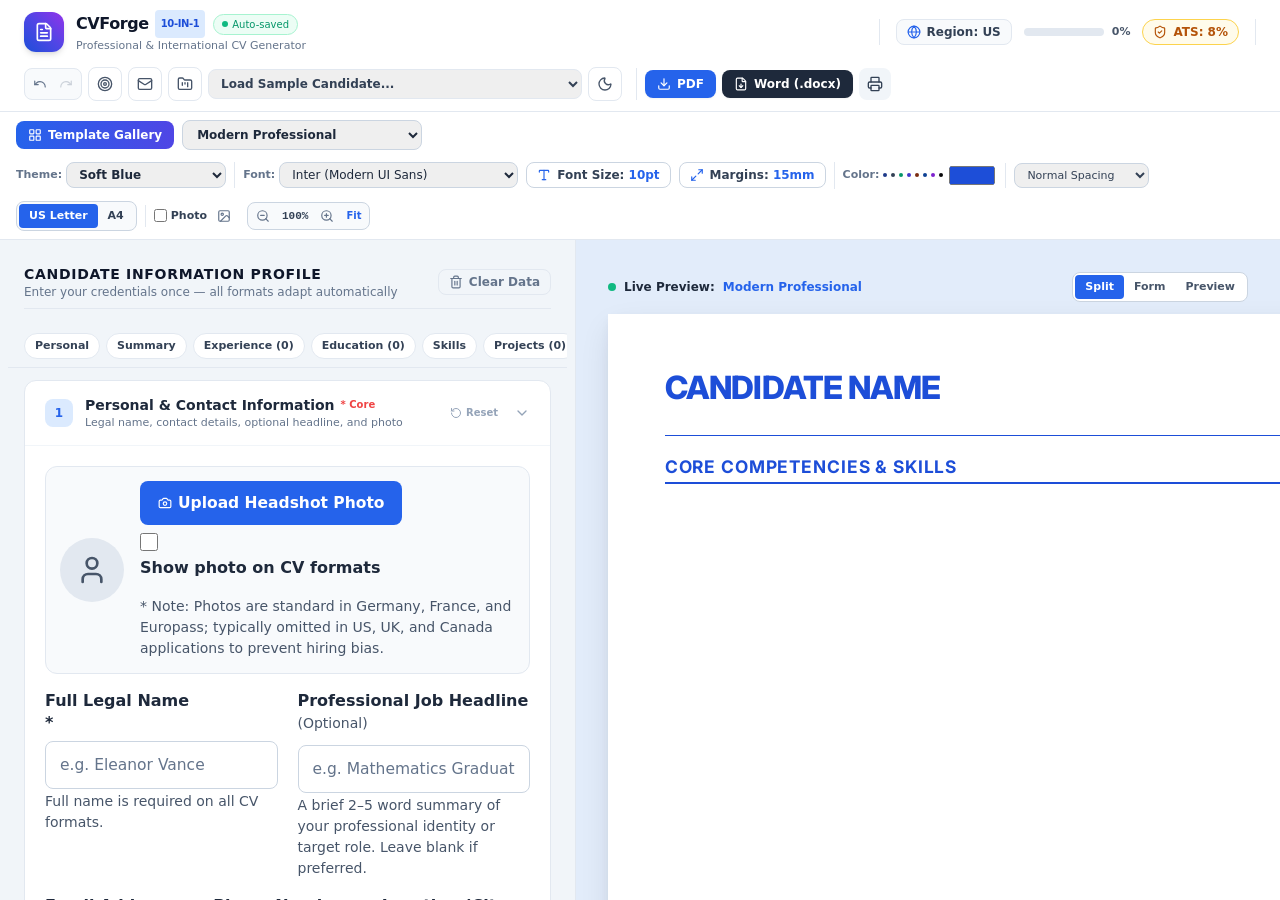
==== index.html @ 13b52fd9 "Initial release: CVForge 10-in-1 Professional CV Generator for Android and Desktop" ====
<!DOCTYPE html>
<html lang="en" class="h-full">
<head>
  <meta charset="UTF-8">
  <meta name="viewport" content="width=device-width, initial-scale=1.0">
  <title>CVForge – 10-in-1 CV Generator | Professional & ATS Optimized</title>
  
  <link rel="icon" type="image/x-icon" href="favicon.ico">
  <link rel="icon" type="image/svg+xml" href="assets/icons/icon.svg">
  <link rel="apple-touch-icon" href="assets/icons/icon-192.png">
  <link rel="manifest" href="manifest.json">
  <meta name="theme-color" content="#1e3a8a">
  
  <!-- Vendored Libraries (100% Offline Capable) -->
  <script src="assets/js/vendor/tailwind.min.js"></script>
  <script>
    tailwind.config = {
      darkMode: 'class',
      theme: {
        extend: {
          colors: {
            brand: {
              50: '#eff6ff',
              100: '#dbeafe',
              500: '#3b82f6',
              600: '#2563eb',
              700: '#1d4ed8',
              800: '#1e40af',
              900: '#1e3a8a',
            }
          }
        }
      }
    }
  </script>
  <script src="assets/js/vendor/lucide.min.js"></script>
  <script src="assets/js/vendor/html2pdf.bundle.min.js"></script>
  <script src="assets/js/vendor/docx.min.js"></script>

  <!-- Google Fonts & Custom CSS -->
  <link rel="preconnect" href="https://fonts.googleapis.com">
  <link rel="preconnect" href="https://fonts.gstatic.com" crossorigin>
  <link href="https://fonts.googleapis.com/css2?family=IBM+Plex+Sans:ital,wght@0,300;0,400;0,500;0,600;0,700;1,400;1,700&family=IBM+Plex+Serif:ital,wght@0,400;0,500;0,600;0,700;1,400;1,700&family=Inter:ital,wght@0,300;0,400;0,500;0,600;0,700;0,800;1,400;1,700&family=Lato:ital,wght@0,300;0,400;0,700;1,400;1,700&family=Merriweather:ital,wght@0,300;0,400;0,700;1,400;1,700&family=Montserrat:ital,wght@0,300;0,400;0,500;0,600;0,700;1,400;1,700&family=Open+Sans:ital,wght@0,300;0,400;0,600;0,700;1,400;1,700&family=Playfair+Display:ital,wght@0,400;0,600;0,700;1,400;1,700&family=Poppins:ital,wght@0,300;0,400;0,500;0,600;0,700;1,400;1,700&family=Roboto:ital,wght@0,300;0,400;0,500;0,700;1,400;1,700&family=Source+Sans+3:ital,wght@0,300;0,400;0,600;0,700;1,400;1,700&display=swap" rel="stylesheet">
  <link rel="stylesheet" href="assets/css/styles.css">
  <link rel="stylesheet" href="assets/css/templates.css">
</head>
<body class="h-full bg-slate-100 dark:bg-slate-950 text-slate-800 dark:text-slate-100 flex flex-col font-sans transition-colors duration-200">

  <!-- Master Application Header -->
  <header id="app-header" class="bg-white dark:bg-slate-900 border-b border-slate-200 dark:border-slate-800 shrink-0 z-30 shadow-xs">
    <div class="px-4 sm:px-6 py-2.5 flex flex-wrap items-center justify-between gap-3">
      
      <!-- Group 1: Logo & Brand Status -->
      <div class="flex items-center gap-3">
        <div class="w-10 h-10 rounded-xl bg-gradient-to-tr from-blue-700 via-indigo-600 to-purple-600 flex items-center justify-center text-white shadow-md">
          <i data-lucide="file-text" class="w-5 h-5"></i>
        </div>
        <div>
          <div class="flex items-center gap-2">
            <h1 class="text-base font-extrabold tracking-tight text-slate-900 dark:text-white flex items-center gap-1.5">
              <span>CVForge</span>
              <span class="text-[10px] uppercase font-black px-1.5 py-0.5 rounded bg-blue-100 dark:bg-blue-900/50 text-blue-700 dark:text-blue-300">10-in-1</span>
            </h1>
            <span id="header-save-indicator" class="text-[10px] font-medium text-emerald-600 dark:text-emerald-400 bg-emerald-50 dark:bg-emerald-950/40 px-2 py-0.5 rounded-full border border-emerald-200 dark:border-emerald-900/50 flex items-center gap-1">
              <span class="w-1.5 h-1.5 rounded-full bg-emerald-500"></span>
              Auto-saved
            </span>
          </div>
          <p class="text-[11px] text-slate-500 font-medium">Professional & International CV Generator</p>
        </div>
      </div>

      <!-- Group 2: Intelligence & Status (ATS Score, Region, Completeness) -->
      <div class="hidden md:flex items-center gap-3 border-x border-slate-200 dark:border-slate-800 px-4">
        
        <!-- Region Badge -->
        <button type="button" id="btn-open-country" class="flex items-center gap-1.5 px-2.5 py-1 rounded-lg border border-slate-200 dark:border-slate-800 bg-slate-50 dark:bg-slate-800/60 hover:bg-slate-100 dark:hover:bg-slate-800 transition text-xs font-semibold text-slate-700 dark:text-slate-200" title="Switch target country conventions (US, CA, UK, DE, FR, AU, EU)">
          <i data-lucide="globe" class="w-3.5 h-3.5 text-blue-600"></i>
          <span>Region: <strong id="header-country-badge">US</strong></span>
        </button>

        <!-- Profile Completeness Indicator -->
        <div class="flex items-center gap-2" title="Resume completeness rating">
          <div class="w-20 bg-slate-200 dark:bg-slate-700 h-2 rounded-full overflow-hidden">
            <div id="header-completeness-bar" class="bg-blue-600 h-full rounded-full transition-all duration-300" style="width: 80%"></div>
          </div>
          <span id="header-completeness-text" class="text-[11px] font-bold text-slate-600 dark:text-slate-400">80%</span>
        </div>

        <!-- ATS Heuristic Score Pill -->
        <button type="button" id="btn-open-ats" class="text-xs font-bold px-2.5 py-1 rounded-full border transition flex items-center gap-1.5 cursor-pointer hover:scale-105" title="Click to view full ATS Compatibility Report & rule-based suggestions">
          <i data-lucide="shield-check" class="w-3.5 h-3.5"></i>
          <span id="header-ats-score">ATS: 92%</span>
        </button>
      </div>

      <!-- Group 3: Assistant Modals & Profile Tools -->
      <div class="flex items-center gap-1.5">
        
        <!-- Undo & Redo -->
        <div class="inline-flex rounded-lg border border-slate-200 dark:border-slate-800 bg-slate-50 dark:bg-slate-800/50 p-0.5">
          <button type="button" id="btn-undo" class="p-1.5 text-slate-500 hover:text-slate-800 dark:hover:text-white disabled:opacity-30 disabled:pointer-events-none" title="Undo change (Ctrl+Z)" aria-label="Undo">
            <i data-lucide="undo" class="w-3.5 h-3.5"></i>
          </button>
          <button type="button" id="btn-redo" class="p-1.5 text-slate-500 hover:text-slate-800 dark:hover:text-white disabled:opacity-30 disabled:pointer-events-none" title="Redo change (Ctrl+Y)" aria-label="Redo">
            <i data-lucide="redo" class="w-3.5 h-3.5"></i>
          </button>
        </div>

        <!-- Job Keyword Matcher -->
        <button type="button" id="btn-open-job-matcher" class="p-2 rounded-lg border border-slate-200 dark:border-slate-800 text-slate-600 dark:text-slate-300 hover:bg-slate-50 dark:hover:bg-slate-800 transition" title="Match keywords against job description" aria-label="Job Keyword Matcher">
          <i data-lucide="target" class="w-4 h-4"></i>
        </button>

        <!-- Cover Letter Generator -->
        <button type="button" id="btn-open-cover-letter" class="p-2 rounded-lg border border-slate-200 dark:border-slate-800 text-slate-600 dark:text-slate-300 hover:bg-slate-50 dark:hover:bg-slate-800 transition" title="Matching Cover Letter Generator" aria-label="Cover Letter Generator">
          <i data-lucide="mail" class="w-4 h-4"></i>
        </button>

        <!-- Profile Manager & Storage -->
        <button type="button" id="btn-open-profile-manager" class="p-2 rounded-lg border border-slate-200 dark:border-slate-800 text-slate-600 dark:text-slate-300 hover:bg-slate-50 dark:hover:bg-slate-800 transition" title="Manage Profiles, Backups & Privacy" aria-label="Profile Manager">
          <i data-lucide="folder-kanban" class="w-4 h-4"></i>
        </button>

        <!-- Quick Sample Profiles Dropdown -->
        <select id="sel-sample-profile" class="text-xs font-semibold rounded-lg border border-slate-200 dark:border-slate-800 dark:bg-slate-800 text-slate-700 dark:text-slate-200 px-2 py-1.5" title="Preloaded sample candidate data">
          <option value="">Load Sample Candidate...</option>
          <option value="fresh_graduate">Fresh Graduate (Mathematics / Entry-Level)</option>
          <option value="experienced_professional">Experienced Professional (Operations & Projects)</option>
          <option value="data_analyst">Data Analyst (SQL, Python, Power BI)</option>
          <option value="office_assistant">Administrative / Office Assistant</option>
        </select>

        <!-- Theme Toggle -->
        <button type="button" id="btn-theme-toggle" class="p-2 rounded-lg border border-slate-200 dark:border-slate-800 text-slate-600 dark:text-slate-300 hover:bg-slate-50 dark:hover:bg-slate-800 transition" title="Toggle Light/Dark Theme" aria-label="Toggle Theme">
          <i data-lucide="moon" class="w-4 h-4 block dark:hidden"></i>
          <i data-lucide="sun" class="w-4 h-4 hidden dark:block"></i>
        </button>

        <!-- Primary Export Actions -->
        <div class="flex items-center gap-1.5 ml-2 border-l border-slate-200 dark:border-slate-800 pl-2">
          <button type="button" id="btn-export-pdf" class="px-3 py-1.5 bg-blue-600 hover:bg-blue-700 text-white font-bold rounded-lg shadow-sm text-xs transition flex items-center gap-1.5 active:scale-95" title="Download vector-accurate PDF">
            <i data-lucide="download" class="w-3.5 h-3.5"></i>
            <span>PDF</span>
          </button>
          
          <button type="button" id="btn-export-docx" class="px-3 py-1.5 bg-slate-800 hover:bg-slate-900 dark:bg-slate-700 dark:hover:bg-slate-600 text-white font-bold rounded-lg shadow-sm text-xs transition flex items-center gap-1.5 active:scale-95" title="Export Microsoft Word (.docx)">
            <i data-lucide="file-down" class="w-3.5 h-3.5"></i>
            <span>Word (.docx)</span>
          </button>
          
          <button type="button" id="btn-print-preview" class="p-2 bg-slate-100 dark:bg-slate-800 hover:bg-slate-200 text-slate-700 dark:text-slate-200 rounded-lg text-xs transition" title="Print Preview & System Print" aria-label="Print Preview">
            <i data-lucide="printer" class="w-4 h-4"></i>
          </button>
        </div>

      </div>

    </div>
  </header>

  <!-- Demo Mode Banner (Visible when isDemo === true) -->
  <div id="demo-mode-banner" class="hidden bg-amber-500/15 border-b border-amber-500/30 text-amber-900 dark:text-amber-200 px-4 py-2 text-xs flex items-center justify-between z-20">
    <div class="flex items-center gap-2">
      <span class="inline-flex items-center justify-center px-2 py-0.5 rounded bg-amber-500 text-white font-black text-[10px] tracking-wide uppercase">Sample / Demo Data</span>
      <span class="font-medium">You are viewing pre-loaded sample candidate data for demonstration. None of this data is yours.</span>
    </div>
    <button type="button" id="btn-clear-demo-data" class="font-bold underline text-amber-900 dark:text-amber-100 hover:text-amber-700 dark:hover:text-amber-300 ml-3 cursor-pointer">
      Clear Demo Data & Start My Real CV →
    </button>
  </div>

  <!-- Reorganized Secondary Control Bar (Template Gallery, Typography, Colors, Spacing, Paper, Zoom) -->
  <div id="customize-bar-container" class="shrink-0 z-20"></div>

  <!-- Main Split-Screen Workspace -->
  <main class="flex-1 flex flex-col md:flex-row overflow-hidden relative">
    
    <!-- Left Column: Form Editor (45% on desktop) -->
    <section id="workspace-form-column" class="w-full md:w-1/2 lg:w-[45%] h-full overflow-y-auto border-r border-slate-200 dark:border-slate-800 p-4 lg:p-6 space-y-4">
      <div class="flex items-center justify-between pb-2 border-b border-slate-200 dark:border-slate-800">
        <div>
          <h2 class="text-sm font-extrabold text-slate-900 dark:text-white uppercase tracking-wider">Candidate Information Profile</h2>
          <p class="text-xs text-slate-500">Enter your credentials once — all formats adapt automatically</p>
        </div>
        <button type="button" id="btn-header-clear-data" class="px-2.5 py-1 text-xs font-semibold text-slate-500 hover:text-red-600 dark:text-slate-400 dark:hover:text-red-400 border border-slate-200 dark:border-slate-700 rounded-lg hover:border-red-300 transition flex items-center gap-1.5" title="Clear all candidate information and start fresh">
          <i data-lucide="trash-2" class="w-3.5 h-3.5"></i>
          <span>Clear Data</span>
        </button>
      </div>

      <!-- Dynamic 16 Form Sections Container -->
      <div id="form-sections-container"></div>
    </section>

    <!-- Right Column: Live CV Canvas Preview (55% on desktop) -->
    <section id="workspace-preview-column" class="w-full md:w-1/2 lg:w-[55%] h-full overflow-y-auto bg-slate-200/70 dark:bg-slate-950 p-4 lg:p-8 flex flex-col items-center">
      
      <!-- Preview Header Toolbar -->
      <div class="w-full max-w-[850px] mb-3 flex items-center justify-between text-xs text-slate-600 dark:text-slate-400 no-print">
        <div class="flex items-center gap-2">
          <span class="w-2 h-2 rounded-full bg-emerald-500 animate-pulse"></span>
          <span class="font-bold text-slate-800 dark:text-slate-200">Live Preview:</span>
          <span id="preview-active-format-name" class="font-semibold text-blue-600 dark:text-blue-400">Reverse Chronological CV</span>
        </div>
        
        <!-- Responsive View Mode Switcher -->
        <div class="inline-flex rounded-lg border border-slate-300 dark:border-slate-800 bg-white dark:bg-slate-900 p-0.5">
          <button type="button" id="btn-view-split" class="px-2.5 py-1 text-[11px] font-bold rounded bg-blue-600 text-white shadow-xs">Split</button>
          <button type="button" id="btn-view-form" class="px-2.5 py-1 text-[11px] font-bold rounded text-slate-600 dark:text-slate-300 hover:text-blue-600">Form</button>
          <button type="button" id="btn-view-preview" class="px-2.5 py-1 text-[11px] font-bold rounded text-slate-600 dark:text-slate-300 hover:text-blue-600">Preview</button>
        </div>
      </div>

      <!-- Simulated Paper Document -->
      <div id="cv-paper-sheet" class="cv-paper" data-paper="letter" data-margins="normal" data-spacing="normal" data-font="Inter">
        <!-- Rendered CV Format Output -->
        <div id="cv-preview-content"></div>
      </div>

      <!-- Privacy & Local Storage Indicator -->
      <div class="mt-6 mb-8 text-center text-xs text-slate-500 max-w-md no-print">
        <div class="flex items-center justify-center gap-1.5 font-semibold text-slate-600 dark:text-slate-400">
          <i data-lucide="lock" class="w-3.5 h-3.5 text-emerald-600"></i>
          <span>100% Client-Side Privacy Policy</span>
        </div>
        <p class="text-[11px] text-slate-400 mt-0.5">
          Your resume data is stored strictly in your browser's local storage. Zero personal data is transmitted to external servers.
        </p>
      </div>

    </section>

  </main>

  <!-- Application Coordinator Module -->
  <script type="module" src="assets/js/app.js"></script>
</body>
</html>
---- assets/css/styles.css ----
/**
 * CVForge - Core Stylesheet & Print Engine
 * Optimized for split-screen live preview, responsive breakpoints, accurate paper dimensions,
 * page break handling, and vector PDF exports.
 */

@import url('https://fonts.googleapis.com/css2?family=Fira+Code:wght@400;500;700&family=Inter:wght@300;400;500;600;700;800;900&family=Lato:ital,wght@0,300;0,400;0,700;0,900;1,300;1,400&family=Merriweather:ital,wght@0,300;0,400;0,700;1,300&family=Open+Sans:wght@300;400;600;700&family=Playfair+Display:ital,wght@0,400;0,600;0,700;1,400&family=Roboto:wght@300;400;500;700&display=swap');

:root {
  --cv-font: 'Inter', sans-serif;
  --cv-primary: #1d4ed8;
  --cv-accent: #3b82f6;

  /* Default Surface Colors (Soft Blue Theme) */
  --app-bg: #f4f8fe;
  --panel-bg: #ffffff;
  --panel-border: #dbeafe;
  --card-bg: #ffffff;
  --card-border: #e2e8f0;
  --preview-canvas-bg: #e2ecfa;
  --primary-accent: #1d4ed8;
  --secondary-accent: #3b82f6;
  --badge-bg: #eff6ff;
  --badge-text: #1d4ed8;
  --shadow-subtle: 0 1px 3px 0 rgba(0, 0, 0, 0.05), 0 1px 2px -1px rgba(0, 0, 0, 0.05);
  --shadow-card: 0 4px 6px -1px rgba(0, 0, 0, 0.05), 0 2px 4px -2px rgba(0, 0, 0, 0.05);
  --shadow-paper: 0 12px 30px -4px rgba(15, 23, 42, 0.12), 0 4px 10px -2px rgba(15, 23, 42, 0.06);

  /* Independent Point-Based Typography Variables (pt) */
  --cv-name-size: 24pt;
  --cv-heading-size: 13pt;
  --cv-body-size: 10pt;
  --cv-contact-size: 9.5pt;

  /* Independent Millimeter Margin Variables (mm) */
  --cv-margin-top: 15mm;
  --cv-margin-bottom: 15mm;
  --cv-margin-left: 15mm;
  --cv-margin-right: 15mm;
}

/* 7 Professional Themes */

/* 1. Minimal White */
body[data-theme="minimal-white"] {
  --app-bg: #fbfbfb;
  --panel-bg: #ffffff;
  --panel-border: #e5e5e5;
  --card-bg: #ffffff;
  --card-border: #e5e5e5;
  --preview-canvas-bg: #ececec;
  --primary-accent: #18181b;
  --secondary-accent: #52525b;
  --badge-bg: #f4f4f5;
  --badge-text: #18181b;
}

/* 2. Soft Blue (Airy Professional) */
body[data-theme="soft-blue"] {
  --app-bg: #f4f8fe;
  --panel-bg: #ffffff;
  --panel-border: #dbeafe;
  --card-bg: #ffffff;
  --card-border: #e0e7ff;
  --preview-canvas-bg: #e2ecfa;
  --primary-accent: #1d4ed8;
  --secondary-accent: #3b82f6;
  --badge-bg: #eff6ff;
  --badge-text: #1d4ed8;
}

/* 3. Soft Lavender (Creative & Modern) */
body[data-theme="soft-lavender"] {
  --app-bg: #f7f5ff;
  --panel-bg: #ffffff;
  --panel-border: #ede9fe;
  --card-bg: #ffffff;
  --card-border: #ddd6fe;
  --preview-canvas-bg: #e7e2fa;
  --primary-accent: #6366f1;
  --secondary-accent: #8b5cf6;
  --badge-bg: #f5f3ff;
  --badge-text: #6366f1;
}

/* 4. Warm Beige (Editorial & Natural) */
body[data-theme="warm-beige"] {
  --app-bg: #faf6f0;
  --panel-bg: #ffffff;
  --panel-border: #e7dfd5;
  --card-bg: #ffffff;
  --card-border: #ebdcd0;
  --preview-canvas-bg: #eee4d8;
  --primary-accent: #78350f;
  --secondary-accent: #b45309;
  --badge-bg: #fef3c7;
  --badge-text: #78350f;
}

/* 5. Light Gray (Balanced Slate) */
body[data-theme="light-gray"] {
  --app-bg: #f1f5f9;
  --panel-bg: #ffffff;
  --panel-border: #cbd5e1;
  --card-bg: #ffffff;
  --card-border: #e2e8f0;
  --preview-canvas-bg: #dbe4ee;
  --primary-accent: #334155;
  --secondary-accent: #64748b;
  --badge-bg: #f1f5f9;
  --badge-text: #334155;
}

/* 6. Professional Navy (Corporate Executive) */
body[data-theme="professional-navy"] {
  --app-bg: #f0f4f9;
  --panel-bg: #ffffff;
  --panel-border: #cbd5e1;
  --card-bg: #ffffff;
  --card-border: #bfdbfe;
  --preview-canvas-bg: #dbe5f2;
  --primary-accent: #1e3a8a;
  --secondary-accent: #2563eb;
  --badge-bg: #dbeafe;
  --badge-text: #1e3a8a;
}

/* 7. Modern Pastel (Fresh Contemporary) */
body[data-theme="modern-pastel"] {
  --app-bg: #f2fbf9;
  --panel-bg: #ffffff;
  --panel-border: #ccfbf1;
  --card-bg: #ffffff;
  --card-border: #bbf7d0;
  --preview-canvas-bg: #d7f0ea;
  --primary-accent: #0f766e;
  --secondary-accent: #059669;
  --badge-bg: #f0fdf4;
  --badge-text: #0f766e;
}

/* Dark Mode Overrides */
html.dark body,
body.dark {
  --app-bg: #0b0f19;
  --panel-bg: #111827;
  --panel-border: #1f2937;
  --card-bg: #151d30;
  --card-border: #1e293b;
  --preview-canvas-bg: #030712;
  --shadow-subtle: 0 1px 3px 0 rgba(0, 0, 0, 0.3);
  --shadow-card: 0 4px 6px -1px rgba(0, 0, 0, 0.4);
  --shadow-paper: 0 20px 45px -10px rgba(0, 0, 0, 0.75);
}

body {
  font-family: 'Inter', system-ui, -apple-system, sans-serif;
  background-color: var(--app-bg);
  -webkit-font-smoothing: antialiased;
}

#workspace-preview-column {
  background-color: var(--preview-canvas-bg) !important;
}

/* Prevent horizontal overflow & text clipping */
.cv-format {
  word-break: break-word;
  overflow-wrap: anywhere;
}

/* Scrollbars */
::-webkit-scrollbar {
  width: 6px;
  height: 6px;
}
::-webkit-scrollbar-track {
  background: transparent;
}
::-webkit-scrollbar-thumb {
  background: rgba(156, 163, 175, 0.4);
  border-radius: 4px;
}
::-webkit-scrollbar-thumb:hover {
  background: rgba(107, 114, 128, 0.7);
}

/* Simulated Paper Sheet */
.cv-paper {
  background: #ffffff;
  color: #1e293b;
  box-shadow: var(--shadow-paper);
  margin-left: auto;
  margin-right: auto;
  position: relative;
  transition: transform 0.2s cubic-bezier(0.16, 1, 0.3, 1), box-shadow 0.2s ease;
  box-sizing: border-box;
}

/* Dimensions for US Letter vs A4 with Independent Millimeter Margins */
.cv-paper[data-paper="letter"],
.cv-paper[data-paper="a4"],
.cv-paper {
  padding-top: var(--cv-margin-top, 15mm) !important;
  padding-bottom: var(--cv-margin-bottom, 15mm) !important;
  padding-left: var(--cv-margin-left, 15mm) !important;
  padding-right: var(--cv-margin-right, 15mm) !important;
  font-size: var(--cv-body-size, 10pt);
}

.cv-paper[data-paper="letter"] {
  width: 8.5in;
  min-height: 11in;
}

.cv-paper[data-paper="a4"] {
  width: 210mm;
  min-height: 297mm;
}

/* Independent Point-Based Typography Controls */
.cv-paper h1,
.cv-paper .cv-name {
  font-size: var(--cv-name-size, 24pt) !important;
  line-height: 1.15 !important;
}

.cv-paper h2,
.cv-paper .cv-section-title {
  font-size: var(--cv-heading-size, 13pt) !important;
  line-height: 1.25 !important;
}

.cv-paper .cv-contact,
.cv-paper .cv-contact-line {
  font-size: var(--cv-contact-size, 9.5pt) !important;
}

/* Responsive adjustment for small screens */
@media (max-width: 900px) {
  .cv-paper[data-paper="letter"],
  .cv-paper[data-paper="a4"] {
    width: 100% !important;
    max-width: 100% !important;
    padding: 16px !important;
    min-height: auto !important;
  }
}

/* Line Spacing */
.cv-paper[data-spacing="compact"] {
  line-height: 1.35;
}
.cv-paper[data-spacing="compact"] section {
  margin-bottom: 0.8rem !important;
}
.cv-paper[data-spacing="normal"] {
  line-height: 1.5;
}
.cv-paper[data-spacing="normal"] section {
  margin-bottom: 1.25rem !important;
}
.cv-paper[data-spacing="relaxed"] {
  line-height: 1.68;
}
.cv-paper[data-spacing="relaxed"] section {
  margin-bottom: 1.6rem !important;
}

/* Font Size Scaling Controls */
.cv-paper[data-font-size="compact"] {
  font-size: 11.5px !important;
}
.cv-paper[data-font-size="compact"] h1 {
  font-size: 1.65rem !important;
}
.cv-paper[data-font-size="compact"] h2 {
  font-size: 0.8rem !important;
}
.cv-paper[data-font-size="compact"] h3 {
  font-size: 0.78rem !important;
}

.cv-paper[data-font-size="normal"] {
  font-size: 13px !important;
}
.cv-paper[data-font-size="normal"] h1 {
  font-size: 1.95rem !important;
}
.cv-paper[data-font-size="normal"] h2 {
  font-size: 0.9rem !important;
}
.cv-paper[data-font-size="normal"] h3 {
  font-size: 0.85rem !important;
}

.cv-paper[data-font-size="large"] {
  font-size: 14.5px !important;
}
.cv-paper[data-font-size="large"] h1 {
  font-size: 2.25rem !important;
}
.cv-paper[data-font-size="large"] h2 {
  font-size: 1.02rem !important;
}
.cv-paper[data-font-size="large"] h3 {
  font-size: 0.95rem !important;
}

.cv-paper[data-font-size="xlarge"] {
  font-size: 16px !important;
}
.cv-paper[data-font-size="xlarge"] h1 {
  font-size: 2.5rem !important;
}
.cv-paper[data-font-size="xlarge"] h2 {
  font-size: 1.15rem !important;
}
.cv-paper[data-font-size="xlarge"] h3 {
  font-size: 1.05rem !important;
}

/* 22 Professional Font Families with Robust System & Web Fallbacks */
.cv-paper[data-font="Arial"] { font-family: 'Arial', 'Helvetica Neue', Helvetica, sans-serif; }
.cv-paper[data-font="Calibri"] { font-family: 'Calibri', 'Candara', 'Segoe UI', Optima, Arial, sans-serif; }
.cv-paper[data-font="Aptos"] { font-family: 'Aptos', 'Segoe UI', 'Calibri', Arial, sans-serif; }
.cv-paper[data-font="Times New Roman"] { font-family: 'Times New Roman', Times, 'Liberation Serif', serif; }
.cv-paper[data-font="Georgia"] { font-family: 'Georgia', 'Cambria', Times, serif; }
.cv-paper[data-font="Cambria"] { font-family: 'Cambria', 'Georgia', Times, serif; }
.cv-paper[data-font="Garamond"] { font-family: 'Garamond', 'Baskerville', 'EB Garamond', Georgia, serif; }
.cv-paper[data-font="Helvetica"] { font-family: 'Helvetica Neue', Helvetica, Arial, sans-serif; }
.cv-paper[data-font="Verdana"] { font-family: 'Verdana', Geneva, sans-serif; }
.cv-paper[data-font="Tahoma"] { font-family: 'Tahoma', Geneva, Verdana, sans-serif; }
.cv-paper[data-font="Trebuchet MS"] { font-family: 'Trebuchet MS', 'Lucida Sans', 'Lucida Grande', Arial, sans-serif; }
.cv-paper[data-font="Inter"] { font-family: 'Inter', -apple-system, BlinkMacSystemFont, 'Segoe UI', Roboto, sans-serif; }
.cv-paper[data-font="Roboto"] { font-family: 'Roboto', -apple-system, BlinkMacSystemFont, 'Segoe UI', sans-serif; }
.cv-paper[data-font="Open Sans"] { font-family: 'Open Sans', -apple-system, BlinkMacSystemFont, 'Segoe UI', sans-serif; }
.cv-paper[data-font="Lato"] { font-family: 'Lato', -apple-system, BlinkMacSystemFont, 'Segoe UI', sans-serif; }
.cv-paper[data-font="Source Sans 3"] { font-family: 'Source Sans 3', 'Source Sans Pro', -apple-system, BlinkMacSystemFont, sans-serif; }
.cv-paper[data-font="Merriweather"] { font-family: 'Merriweather', Georgia, serif; }
.cv-paper[data-font="Playfair Display"] { font-family: 'Playfair Display', Georgia, serif; }
.cv-paper[data-font="Montserrat"] { font-family: 'Montserrat', -apple-system, BlinkMacSystemFont, sans-serif; }
.cv-paper[data-font="Poppins"] { font-family: 'Poppins', -apple-system, BlinkMacSystemFont, sans-serif; }
.cv-paper[data-font="IBM Plex Sans"] { font-family: 'IBM Plex Sans', -apple-system, BlinkMacSystemFont, sans-serif; }
.cv-paper[data-font="IBM Plex Serif"] { font-family: 'IBM Plex Serif', Georgia, serif; }
.cv-paper[data-font="Fira Code"] { font-family: 'Fira Code', monospace; }

/* Font Style Presets */
.cv-paper[data-font-style="regular"] { font-style: normal; font-weight: 400; }
.cv-paper[data-font-style="medium"] { font-style: normal; font-weight: 500; }
.cv-paper[data-font-style="semibold"] { font-style: normal; font-weight: 600; }
.cv-paper[data-font-style="bold"] { font-style: normal; font-weight: 700; }
.cv-paper[data-font-style="italic"] { font-style: italic; font-weight: 400; }
.cv-paper[data-font-style="bold-italic"] { font-style: italic; font-weight: 700; }

/* Granular Typography Target Directives */
.cv-paper[data-font-target="headings"][data-font="Arial"] h1,
.cv-paper[data-font-target="headings"][data-font="Arial"] h2,
.cv-paper[data-font-target="headings"][data-font="Arial"] h3,
.cv-paper[data-font-target="headings"][data-font="Arial"] .cv-name,
.cv-paper[data-font-target="headings"][data-font="Arial"] .cv-section-title { font-family: 'Arial', 'Helvetica Neue', Helvetica, sans-serif; }

.cv-paper[data-font-target="headings"][data-font="Calibri"] h1,
.cv-paper[data-font-target="headings"][data-font="Calibri"] h2,
.cv-paper[data-font-target="headings"][data-font="Calibri"] h3,
.cv-paper[data-font-target="headings"][data-font="Calibri"] .cv-name,
.cv-paper[data-font-target="headings"][data-font="Calibri"] .cv-section-title { font-family: 'Calibri', 'Candara', 'Segoe UI', Optima, Arial, sans-serif; }

.cv-paper[data-font-target="headings"][data-font="Aptos"] h1,
.cv-paper[data-font-target="headings"][data-font="Aptos"] h2,
.cv-paper[data-font-target="headings"][data-font="Aptos"] h3,
.cv-paper[data-font-target="headings"][data-font="Aptos"] .cv-name,
.cv-paper[data-font-target="headings"][data-font="Aptos"] .cv-section-title { font-family: 'Aptos', 'Segoe UI', 'Calibri', Arial, sans-serif; }

.cv-paper[data-font-target="headings"][data-font="Times New Roman"] h1,
.cv-paper[data-font-target="headings"][data-font="Times New Roman"] h2,
.cv-paper[data-font-target="headings"][data-font="Times New Roman"] h3,
.cv-paper[data-font-target="headings"][data-font="Times New Roman"] .cv-name,
.cv-paper[data-font-target="headings"][data-font="Times New Roman"] .cv-section-title { font-family: 'Times New Roman', Times, 'Liberation Serif', serif; }

.cv-paper[data-font-target="headings"][data-font="Georgia"] h1,
.cv-paper[data-font-target="headings"][data-font="Georgia"] h2,
.cv-paper[data-font-target="headings"][data-font="Georgia"] h3,
.cv-paper[data-font-target="headings"][data-font="Georgia"] .cv-name,
.cv-paper[data-font-target="headings"][data-font="Georgia"] .cv-section-title { font-family: 'Georgia', 'Cambria', Times, serif; }

.cv-paper[data-font-target="headings"][data-font="Cambria"] h1,
.cv-paper[data-font-target="headings"][data-font="Cambria"] h2,
.cv-paper[data-font-target="headings"][data-font="Cambria"] h3,
.cv-paper[data-font-target="headings"][data-font="Cambria"] .cv-name,
.cv-paper[data-font-target="headings"][data-font="Cambria"] .cv-section-title { font-family: 'Cambria', 'Georgia', Times, serif; }

.cv-paper[data-font-target="headings"][data-font="Garamond"] h1,
.cv-paper[data-font-target="headings"][data-font="Garamond"] h2,
.cv-paper[data-font-target="headings"][data-font="Garamond"] h3,
.cv-paper[data-font-target="headings"][data-font="Garamond"] .cv-name,
.cv-paper[data-font-target="headings"][data-font="Garamond"] .cv-section-title { font-family: 'Garamond', 'Baskerville', 'EB Garamond', Georgia, serif; }

.cv-paper[data-font-target="headings"][data-font="Merriweather"] h1,
.cv-paper[data-font-target="headings"][data-font="Merriweather"] h2,
.cv-paper[data-font-target="headings"][data-font="Merriweather"] h3,
.cv-paper[data-font-target="headings"][data-font="Merriweather"] .cv-name,
.cv-paper[data-font-target="headings"][data-font="Merriweather"] .cv-section-title { font-family: 'Merriweather', Georgia, serif; }

.cv-paper[data-font-target="headings"][data-font="Playfair Display"] h1,
.cv-paper[data-font-target="headings"][data-font="Playfair Display"] h2,
.cv-paper[data-font-target="headings"][data-font="Playfair Display"] h3,
.cv-paper[data-font-target="headings"][data-font="Playfair Display"] .cv-name,
.cv-paper[data-font-target="headings"][data-font="Playfair Display"] .cv-section-title { font-family: 'Playfair Display', Georgia, serif; }

.cv-paper[data-font-target="headings"][data-font="Montserrat"] h1,
.cv-paper[data-font-target="headings"][data-font="Montserrat"] h2,
.cv-paper[data-font-target="headings"][data-font="Montserrat"] h3,
.cv-paper[data-font-target="headings"][data-font="Montserrat"] .cv-name,
.cv-paper[data-font-target="headings"][data-font="Montserrat"] .cv-section-title { font-family: 'Montserrat', sans-serif; }

.cv-paper[data-font-target="headings"][data-font="Poppins"] h1,
.cv-paper[data-font-target="headings"][data-font="Poppins"] h2,
.cv-paper[data-font-target="headings"][data-font="Poppins"] h3,
.cv-paper[data-font-target="headings"][data-font="Poppins"] .cv-name,
.cv-paper[data-font-target="headings"][data-font="Poppins"] .cv-section-title { font-family: 'Poppins', sans-serif; }

.cv-paper[data-font-target="headings"][data-font="IBM Plex Sans"] h1,
.cv-paper[data-font-target="headings"][data-font="IBM Plex Sans"] h2,
.cv-paper[data-font-target="headings"][data-font="IBM Plex Sans"] h3,
.cv-paper[data-font-target="headings"][data-font="IBM Plex Sans"] .cv-name,
.cv-paper[data-font-target="headings"][data-font="IBM Plex Sans"] .cv-section-title { font-family: 'IBM Plex Sans', sans-serif; }

.cv-paper[data-font-target="headings"][data-font="IBM Plex Serif"] h1,
.cv-paper[data-font-target="headings"][data-font="IBM Plex Serif"] h2,
.cv-paper[data-font-target="headings"][data-font="IBM Plex Serif"] h3,
.cv-paper[data-font-target="headings"][data-font="IBM Plex Serif"] .cv-name,
.cv-paper[data-font-target="headings"][data-font="IBM Plex Serif"] .cv-section-title { font-family: 'IBM Plex Serif', Georgia, serif; }

/* Section page-break hygiene */
.cv-format section,
.cv-format header,
.cv-format .border-l-2,
.cv-format .border-t,
.page-break-avoid,
.break-inside-avoid {
  break-inside: avoid;
  page-break-inside: avoid;
}

/* Avoid orphaned section headers */
.cv-format h1,
.cv-format h2,
.cv-format h3 {
  break-after: avoid;
  page-break-after: avoid;
}

/* Print Preview Mode */
body.is-print-preview #app-header,
body.is-print-preview #customize-bar-container,
body.is-print-preview #workspace-form-column {
  display: none !important;
}
body.is-print-preview #workspace-preview-column {
  width: 100% !important;
  background: #1e293b !important;
  padding: 2rem !important;
}
body.is-print-preview .cv-paper {
  box-shadow: 0 25px 50px -12px rgba(0, 0, 0, 0.7) !important;
}

/* Print Stylesheet */
@media print {
  @page {
    margin: 10mm;
    size: auto;
  }
  
  html, body {
    background: #ffffff !important;
    color: #000000 !important;
    padding: 0 !important;
    margin: 0 !important;
    font-size: 12pt;
  }

  /* Hide all app chrome, buttons, modals, alerts */
  #app-header,
  #demo-mode-banner,
  #customize-bar-container,
  #workspace-form-column,
  .no-print,
  button,
  .accordion-toggle,
  #smart-summary-box,
  #ats-audit-modal,
  #country-modal,
  #job-matcher-modal,
  #cover-letter-modal,
  #template-gallery-modal,
  #profile-manager-modal,
  #photo-crop-modal,
  #export-preview-modal {
    display: none !important;
  }

  #workspace-preview-column {
    width: 100% !important;
    margin: 0 !important;
    padding: 0 !important;
    background: transparent !important;
    box-shadow: none !important;
  }

  .cv-paper {
    box-shadow: none !important;
    margin: 0 !important;
    padding: 0 !important;
    width: 100% !important;
    max-width: 100% !important;
    min-height: auto !important;
  }

  .cv-format {
    width: 100% !important;
    margin: 0 !important;
    padding: 0 !important;
  }

  section {
    break-inside: avoid;
    page-break-inside: avoid;
  }

  a {
    text-decoration: none !important;
    color: inherit !important;
  }
}

/* ==========================================================================
   Personal Information Editing Form Typography & Field Dimensions
   STRICTLY scoped to #sec-personal only.
   Does not affect other form sections, the final CV, or exports.
   ========================================================================== */

/* Improved Spacing Between Input Fields in Personal Info */
#sec-personal .accordion-content {
  gap: 1.5rem !important;
}

#sec-personal .accordion-content .grid {
  gap: 1.25rem !important;
}

/* 1. Field Labels: 16px */
#sec-personal .accordion-content label,
#sec-personal .accordion-content label span:not(.font-normal) {
  font-size: 16px !important;
  font-weight: 600 !important;
  line-height: 1.4 !important;
  display: block;
  margin-bottom: 6px !important;
  color: #1e293b !important;
}
.dark #sec-personal .accordion-content label,
.dark #sec-personal .accordion-content label span:not(.font-normal) {
  color: #f1f5f9 !important;
}

/* 2. Input Text: 16px, Height: 46-48px (48px) */
#sec-personal .accordion-content input.form-input,
#sec-personal .accordion-content select.form-input,
#sec-personal .accordion-content input[type="text"],
#sec-personal .accordion-content input[type="email"],
#sec-personal .accordion-content input[type="tel"],
#sec-personal .accordion-content input[type="url"],
#sec-personal .accordion-content select {
  font-size: 16px !important;
  height: 48px !important;
  min-height: 48px !important;
  padding: 10px 14px !important;
  line-height: 1.5 !important;
  box-sizing: border-box !important;
  border-radius: 8px !important;
  color: #0f172a !important;
  background-color: #ffffff;
  border-color: #cbd5e1;
}
.dark #sec-personal .accordion-content input.form-input,
.dark #sec-personal .accordion-content select.form-input,
.dark #sec-personal .accordion-content input[type="text"],
.dark #sec-personal .accordion-content input[type="email"],
.dark #sec-personal .accordion-content input[type="tel"],
.dark #sec-personal .accordion-content input[type="url"],
.dark #sec-personal .accordion-content select {
  color: #f8fafc !important;
  background-color: #1e293b !important;
  border-color: #334155 !important;
}

/* 3. Placeholder Text: 15-16px */
#sec-personal .accordion-content input::placeholder,
#sec-personal .accordion-content select::placeholder {
  font-size: 15.5px !important;
  color: #64748b !important;
  opacity: 1 !important;
}
.dark #sec-personal .accordion-content input::placeholder {
  color: #94a3b8 !important;
}

/* 4. Dropdown Options: 16px */
#sec-personal .accordion-content select option {
  font-size: 16px !important;
  padding: 8px 12px !important;
}

/* 5. Helper Text: 14px */
#sec-personal .accordion-content p,
#sec-personal .accordion-content .helper-text,
#sec-personal .accordion-content .text-\[10px\],
#sec-personal .accordion-content .text-\[11px\],
#sec-personal .accordion-content span.text-amber-600,
#sec-personal .accordion-content span.text-red-500.block,
#sec-personal .accordion-content .text-slate-400,
#sec-personal .accordion-content .text-slate-500 {
  font-size: 14px !important;
  line-height: 1.5 !important;
  color: #475569;
}
.dark #sec-personal .accordion-content p,
.dark #sec-personal .accordion-content .helper-text,
.dark #sec-personal .accordion-content .text-\[10px\],
.dark #sec-personal .accordion-content .text-\[11px\],
.dark #sec-personal .accordion-content .text-slate-400,
.dark #sec-personal .accordion-content .text-slate-500 {
  color: #94a3b8 !important;
}

/* 6. Button Text: 15-16px */
#sec-personal .accordion-content button:not(.accordion-toggle),
#sec-personal #btn-trigger-crop-modal,
#sec-personal #btn-remove-photo-direct {
  font-size: 15.5px !important;
  padding: 10px 18px !important;
  min-height: 44px !important;
  font-weight: 600 !important;
}

/* Checkbox size alignment */
#sec-personal .accordion-content input[type="checkbox"] {
  width: 18px !important;
  height: 18px !important;
  min-height: 18px !important;
}
---- assets/css/templates.css ----
/**
 * CVForge - Specific Styling for the 10 CV Formats
 */

/* 1. Chronological Timeline Styling */
.cv-chronological .relative {
  transition: all 0.2s ease;
}

/* 3. Functional CV Cards */
.cv-functional .shadow-xs {
  box-shadow: 0 1px 2px 0 rgba(0, 0, 0, 0.05);
}

/* 7. Academic CV Styles */
.cv-academic {
  font-family: 'Merriweather', 'Georgia', serif;
}
.cv-academic h1, .cv-academic h2 {
  font-family: 'Merriweather', 'Georgia', serif;
}
.cv-academic ol li::marker {
  font-weight: 700;
  color: #475569;
}

/* 8. Europass Layout Strict Standards */
.cv-europass table {
  border-collapse: collapse;
}

/* 9. ATS-Friendly Strict Standards */
.cv-ats-friendly {
  font-family: Arial, Helvetica, 'Liberation Sans', sans-serif !important;
  color: #000000 !important;
  background: #ffffff !important;
}
.cv-ats-friendly h1, .cv-ats-friendly h2, .cv-ats-friendly h3 {
  font-family: Arial, Helvetica, sans-serif !important;
  color: #000000 !important;
}

/* 10. Creative Visual Split Layout */
.cv-creative-visual aside {
  position: relative;
}
@media (min-width: 768px) {
  .cv-creative-visual {
    display: flex;
    flex-direction: row;
  }
}
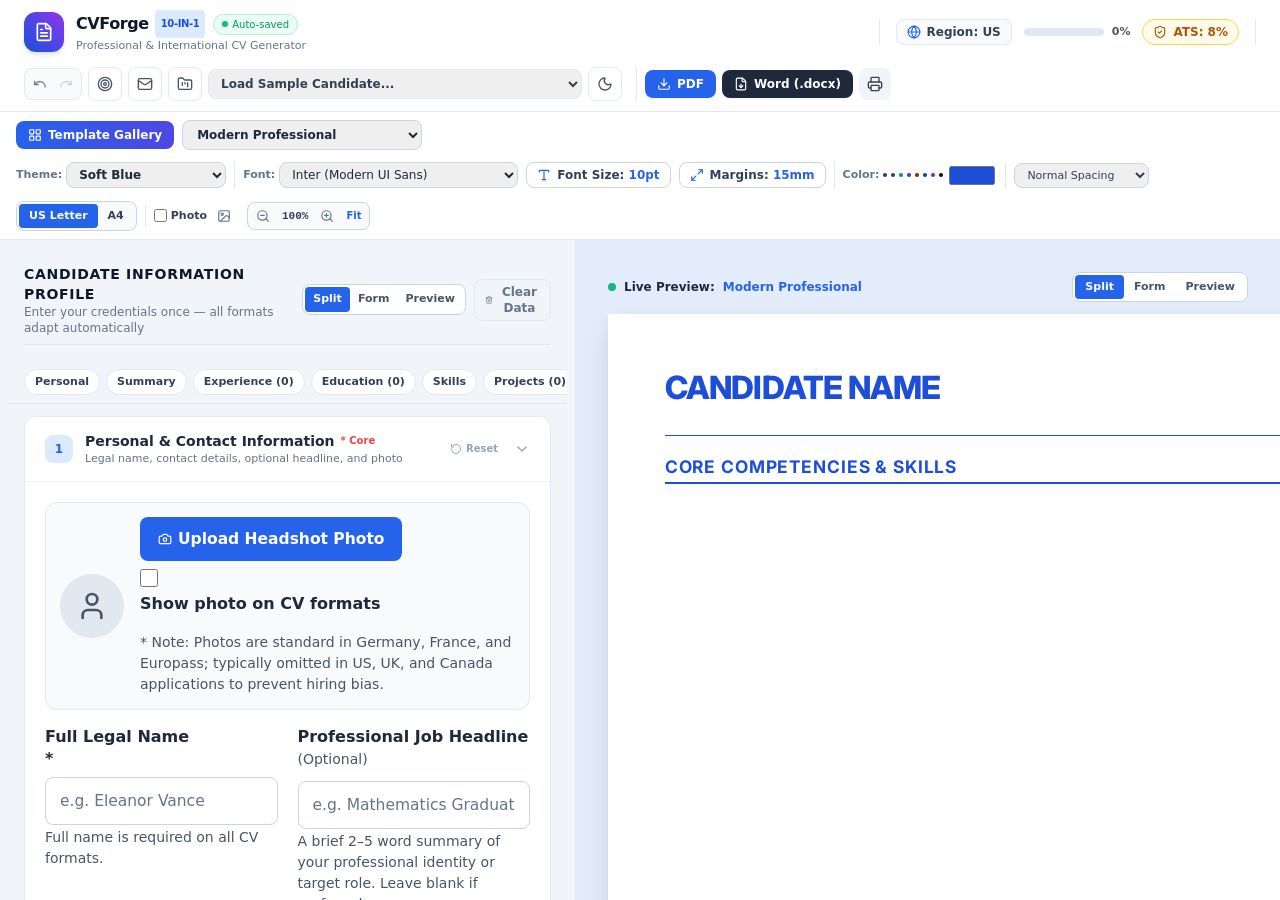
==== commit b5d795da: "Finalize standalone offline bundle, CI/CD workflow, and updated Android APK" ====
--- a/index.html
+++ b/index.html
@@ -183,10 +183,18 @@
           <h2 class="text-sm font-extrabold text-slate-900 dark:text-white uppercase tracking-wider">Candidate Information Profile</h2>
           <p class="text-xs text-slate-500">Enter your credentials once — all formats adapt automatically</p>
         </div>
-        <button type="button" id="btn-header-clear-data" class="px-2.5 py-1 text-xs font-semibold text-slate-500 hover:text-red-600 dark:text-slate-400 dark:hover:text-red-400 border border-slate-200 dark:border-slate-700 rounded-lg hover:border-red-300 transition flex items-center gap-1.5" title="Clear all candidate information and start fresh">
-          <i data-lucide="trash-2" class="w-3.5 h-3.5"></i>
-          <span>Clear Data</span>
-        </button>
+        <div class="flex items-center gap-2">
+          <!-- Responsive View Mode Switcher -->
+          <div class="inline-flex rounded-lg border border-slate-300 dark:border-slate-800 bg-white dark:bg-slate-900 p-0.5 no-print">
+            <button type="button" class="btn-view-split px-2 py-1 text-[11px] font-bold rounded bg-blue-600 text-white shadow-xs">Split</button>
+            <button type="button" class="btn-view-form px-2 py-1 text-[11px] font-bold rounded text-slate-600 dark:text-slate-300 hover:text-blue-600">Form</button>
+            <button type="button" class="btn-view-preview px-2 py-1 text-[11px] font-bold rounded text-slate-600 dark:text-slate-300 hover:text-blue-600">Preview</button>
+          </div>
+          <button type="button" id="btn-header-clear-data" class="px-2.5 py-1 text-xs font-semibold text-slate-500 hover:text-red-600 dark:text-slate-400 dark:hover:text-red-400 border border-slate-200 dark:border-slate-700 rounded-lg hover:border-red-300 transition flex items-center gap-1.5" title="Clear all candidate information and start fresh">
+            <i data-lucide="trash-2" class="w-3.5 h-3.5"></i>
+            <span>Clear Data</span>
+          </button>
+        </div>
       </div>
 
       <!-- Dynamic 16 Form Sections Container -->
@@ -206,9 +214,9 @@
         
         <!-- Responsive View Mode Switcher -->
         <div class="inline-flex rounded-lg border border-slate-300 dark:border-slate-800 bg-white dark:bg-slate-900 p-0.5">
-          <button type="button" id="btn-view-split" class="px-2.5 py-1 text-[11px] font-bold rounded bg-blue-600 text-white shadow-xs">Split</button>
-          <button type="button" id="btn-view-form" class="px-2.5 py-1 text-[11px] font-bold rounded text-slate-600 dark:text-slate-300 hover:text-blue-600">Form</button>
-          <button type="button" id="btn-view-preview" class="px-2.5 py-1 text-[11px] font-bold rounded text-slate-600 dark:text-slate-300 hover:text-blue-600">Preview</button>
+          <button type="button" id="btn-view-split" class="btn-view-split px-2.5 py-1 text-[11px] font-bold rounded bg-blue-600 text-white shadow-xs">Split</button>
+          <button type="button" id="btn-view-form" class="btn-view-form px-2.5 py-1 text-[11px] font-bold rounded text-slate-600 dark:text-slate-300 hover:text-blue-600">Form</button>
+          <button type="button" id="btn-view-preview" class="btn-view-preview px-2.5 py-1 text-[11px] font-bold rounded text-slate-600 dark:text-slate-300 hover:text-blue-600">Preview</button>
         </div>
       </div>
 
@@ -233,7 +241,7 @@
 
   </main>
 
-  <!-- Application Coordinator Module -->
-  <script type="module" src="assets/js/app.js"></script>
+  <!-- Application Coordinator (Standalone Unified Bundle with Offline file:// Support) -->
+  <script src="assets/js/bundle.js"></script>
 </body>
 </html>
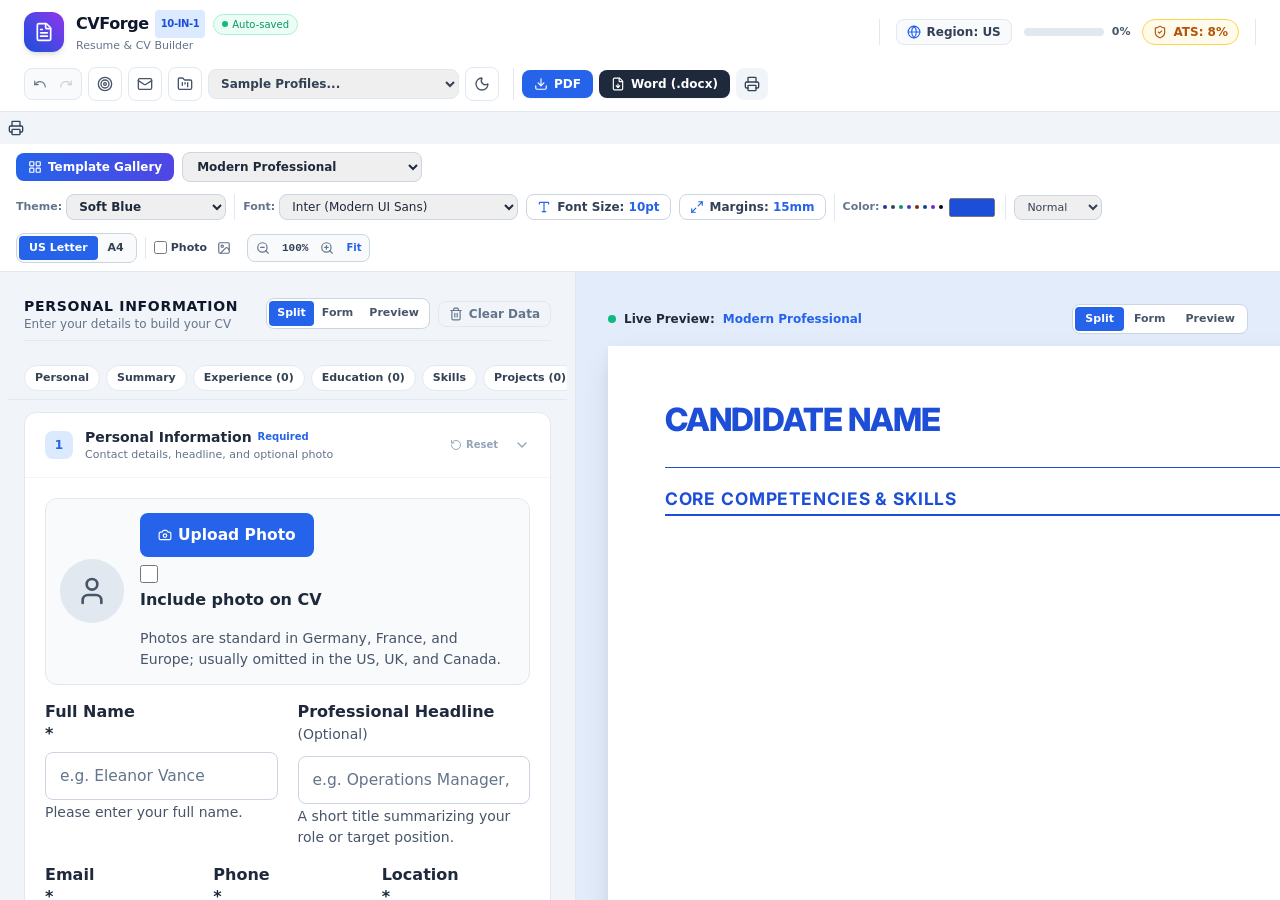
==== commit 7fca310d: "Refactor UI microcopy, labels, and instructions for professional UX clarity" ====
--- a/index.html
+++ b/index.html
@@ -66,7 +66,7 @@
               Auto-saved
             </span>
           </div>
-          <p class="text-[11px] text-slate-500 font-medium">Professional & International CV Generator</p>
+          <p class="text-[11px] text-slate-500 font-medium">Resume & CV Builder</p>
         </div>
       </div>
 
@@ -74,13 +74,13 @@
       <div class="hidden md:flex items-center gap-3 border-x border-slate-200 dark:border-slate-800 px-4">
         
         <!-- Region Badge -->
-        <button type="button" id="btn-open-country" class="flex items-center gap-1.5 px-2.5 py-1 rounded-lg border border-slate-200 dark:border-slate-800 bg-slate-50 dark:bg-slate-800/60 hover:bg-slate-100 dark:hover:bg-slate-800 transition text-xs font-semibold text-slate-700 dark:text-slate-200" title="Switch target country conventions (US, CA, UK, DE, FR, AU, EU)">
+        <button type="button" id="btn-open-country" class="flex items-center gap-1.5 px-2.5 py-1 rounded-lg border border-slate-200 dark:border-slate-800 bg-slate-50 dark:bg-slate-800/60 hover:bg-slate-100 dark:hover:bg-slate-800 transition text-xs font-semibold text-slate-700 dark:text-slate-200" title="Target Country (US, UK, CA, EU, etc.)">
           <i data-lucide="globe" class="w-3.5 h-3.5 text-blue-600"></i>
           <span>Region: <strong id="header-country-badge">US</strong></span>
         </button>
 
         <!-- Profile Completeness Indicator -->
-        <div class="flex items-center gap-2" title="Resume completeness rating">
+        <div class="flex items-center gap-2" title="Profile Completeness">
           <div class="w-20 bg-slate-200 dark:bg-slate-700 h-2 rounded-full overflow-hidden">
             <div id="header-completeness-bar" class="bg-blue-600 h-full rounded-full transition-all duration-300" style="width: 80%"></div>
           </div>
@@ -88,7 +88,7 @@
         </div>
 
         <!-- ATS Heuristic Score Pill -->
-        <button type="button" id="btn-open-ats" class="text-xs font-bold px-2.5 py-1 rounded-full border transition flex items-center gap-1.5 cursor-pointer hover:scale-105" title="Click to view full ATS Compatibility Report & rule-based suggestions">
+        <button type="button" id="btn-open-ats" class="text-xs font-bold px-2.5 py-1 rounded-full border transition flex items-center gap-1.5 cursor-pointer hover:scale-105" title="ATS Compatibility Check">
           <i data-lucide="shield-check" class="w-3.5 h-3.5"></i>
           <span id="header-ats-score">ATS: 92%</span>
         </button>
@@ -108,27 +108,27 @@
         </div>
 
         <!-- Job Keyword Matcher -->
-        <button type="button" id="btn-open-job-matcher" class="p-2 rounded-lg border border-slate-200 dark:border-slate-800 text-slate-600 dark:text-slate-300 hover:bg-slate-50 dark:hover:bg-slate-800 transition" title="Match keywords against job description" aria-label="Job Keyword Matcher">
+        <button type="button" id="btn-open-job-matcher" class="p-2 rounded-lg border border-slate-200 dark:border-slate-800 text-slate-600 dark:text-slate-300 hover:bg-slate-50 dark:hover:bg-slate-800 transition" title="Job Keyword Matcher" aria-label="Job Keyword Matcher">
           <i data-lucide="target" class="w-4 h-4"></i>
         </button>
 
         <!-- Cover Letter Generator -->
-        <button type="button" id="btn-open-cover-letter" class="p-2 rounded-lg border border-slate-200 dark:border-slate-800 text-slate-600 dark:text-slate-300 hover:bg-slate-50 dark:hover:bg-slate-800 transition" title="Matching Cover Letter Generator" aria-label="Cover Letter Generator">
+        <button type="button" id="btn-open-cover-letter" class="p-2 rounded-lg border border-slate-200 dark:border-slate-800 text-slate-600 dark:text-slate-300 hover:bg-slate-50 dark:hover:bg-slate-800 transition" title="Cover Letter" aria-label="Cover Letter">
           <i data-lucide="mail" class="w-4 h-4"></i>
         </button>
 
         <!-- Profile Manager & Storage -->
-        <button type="button" id="btn-open-profile-manager" class="p-2 rounded-lg border border-slate-200 dark:border-slate-800 text-slate-600 dark:text-slate-300 hover:bg-slate-50 dark:hover:bg-slate-800 transition" title="Manage Profiles, Backups & Privacy" aria-label="Profile Manager">
+        <button type="button" id="btn-open-profile-manager" class="p-2 rounded-lg border border-slate-200 dark:border-slate-800 text-slate-600 dark:text-slate-300 hover:bg-slate-50 dark:hover:bg-slate-800 transition" title="Manage Profiles & Backups" aria-label="Profile Manager">
           <i data-lucide="folder-kanban" class="w-4 h-4"></i>
         </button>
 
         <!-- Quick Sample Profiles Dropdown -->
-        <select id="sel-sample-profile" class="text-xs font-semibold rounded-lg border border-slate-200 dark:border-slate-800 dark:bg-slate-800 text-slate-700 dark:text-slate-200 px-2 py-1.5" title="Preloaded sample candidate data">
-          <option value="">Load Sample Candidate...</option>
-          <option value="fresh_graduate">Fresh Graduate (Mathematics / Entry-Level)</option>
-          <option value="experienced_professional">Experienced Professional (Operations & Projects)</option>
-          <option value="data_analyst">Data Analyst (SQL, Python, Power BI)</option>
-          <option value="office_assistant">Administrative / Office Assistant</option>
+        <select id="sel-sample-profile" class="text-xs font-semibold rounded-lg border border-slate-200 dark:border-slate-800 dark:bg-slate-800 text-slate-700 dark:text-slate-200 px-2 py-1.5" title="Sample Profiles">
+          <option value="">Sample Profiles...</option>
+          <option value="fresh_graduate">Fresh Graduate (Entry-Level)</option>
+          <option value="experienced_professional">Operations & Projects Manager</option>
+          <option value="data_analyst">Data Analyst</option>
+          <option value="office_assistant">Administrative Assistant</option>
         </select>
 
         <!-- Theme Toggle -->
@@ -139,15 +139,36 @@
 
         <!-- Primary Export Actions -->
         <div class="flex items-center gap-1.5 ml-2 border-l border-slate-200 dark:border-slate-800 pl-2">
-          <button type="button" id="btn-export-pdf" class="px-3 py-1.5 bg-blue-600 hover:bg-blue-700 text-white font-bold rounded-lg shadow-sm text-xs transition flex items-center gap-1.5 active:scale-95" title="Download vector-accurate PDF">
+          <button type="button" id="btn-export-pdf" class="px-3 py-1.5 bg-blue-600 hover:bg-blue-700 text-white font-bold rounded-lg shadow-sm text-xs transition flex items-center gap-1.5 active:scale-95" title="Download PDF">
             <i data-lucide="download" class="w-3.5 h-3.5"></i>
             <span>PDF</span>
           </button>
           
-          <button type="button" id="btn-export-docx" class="px-3 py-1.5 bg-slate-800 hover:bg-slate-900 dark:bg-slate-700 dark:hover:bg-slate-600 text-white font-bold rounded-lg shadow-sm text-xs transition flex items-center gap-1.5 active:scale-95" title="Export Microsoft Word (.docx)">
+          <button type="button" id="btn-export-docx" class="px-3 py-1.5 bg-slate-800 hover:bg-slate-900 dark:bg-slate-700 dark:hover:bg-slate-600 text-white font-bold rounded-lg shadow-sm text-xs transition flex items-center gap-1.5 active:scale-95" title="Download Word Document (.docx)">
             <i data-lucide="file-down" class="w-3.5 h-3.5"></i>
             <span>Word (.docx)</span>
           </button>
+          
+          <button type="button" id="btn-print-preview" class="p-2 bg-slate-100 dark:bg-slate-800 hover:bg-slate-200 text-slate-700 dark:text-slate-200 rounded-lg text-xs transition" title="Print CV" aria-label="Print Preview">
+            <i data-lucide="printer" class="w-4 h-4"></i>
+          </button>
+        </div>
+
+      </div>
+
+    </div>
+  </header>
+
+  <!-- Demo Mode Banner (Visible when isDemo === true) -->
+  <div id="demo-mode-banner" class="hidden bg-amber-500/15 border-b border-amber-500/30 text-amber-900 dark:text-amber-200 px-4 py-2 text-xs flex items-center justify-between z-20">
+    <div class="flex items-center gap-2">
+      <span class="inline-flex items-center justify-center px-2 py-0.5 rounded bg-amber-500 text-white font-black text-[10px] tracking-wide uppercase">Sample Data</span>
+      <span class="font-medium">You are previewing sample data. Clear it anytime to start your own CV.</span>
+    </div>
+    <button type="button" id="btn-clear-demo-data" class="font-bold underline text-amber-900 dark:text-amber-100 hover:text-amber-700 dark:hover:text-amber-300 ml-3 cursor-pointer">
+      Clear sample data →
+    </button>
+  </div>
           
           <button type="button" id="btn-print-preview" class="p-2 bg-slate-100 dark:bg-slate-800 hover:bg-slate-200 text-slate-700 dark:text-slate-200 rounded-lg text-xs transition" title="Print Preview & System Print" aria-label="Print Preview">
             <i data-lucide="printer" class="w-4 h-4"></i>
@@ -162,11 +183,11 @@
   <!-- Demo Mode Banner (Visible when isDemo === true) -->
   <div id="demo-mode-banner" class="hidden bg-amber-500/15 border-b border-amber-500/30 text-amber-900 dark:text-amber-200 px-4 py-2 text-xs flex items-center justify-between z-20">
     <div class="flex items-center gap-2">
-      <span class="inline-flex items-center justify-center px-2 py-0.5 rounded bg-amber-500 text-white font-black text-[10px] tracking-wide uppercase">Sample / Demo Data</span>
-      <span class="font-medium">You are viewing pre-loaded sample candidate data for demonstration. None of this data is yours.</span>
+      <span class="inline-flex items-center justify-center px-2 py-0.5 rounded bg-amber-500 text-white font-black text-[10px] tracking-wide uppercase">Sample Data</span>
+      <span class="font-medium">You are previewing sample data. Clear it anytime to start your own CV.</span>
     </div>
     <button type="button" id="btn-clear-demo-data" class="font-bold underline text-amber-900 dark:text-amber-100 hover:text-amber-700 dark:hover:text-amber-300 ml-3 cursor-pointer">
-      Clear Demo Data & Start My Real CV →
+      Clear sample data →
     </button>
   </div>
 
@@ -180,8 +201,8 @@
     <section id="workspace-form-column" class="w-full md:w-1/2 lg:w-[45%] h-full overflow-y-auto border-r border-slate-200 dark:border-slate-800 p-4 lg:p-6 space-y-4">
       <div class="flex items-center justify-between pb-2 border-b border-slate-200 dark:border-slate-800">
         <div>
-          <h2 class="text-sm font-extrabold text-slate-900 dark:text-white uppercase tracking-wider">Candidate Information Profile</h2>
-          <p class="text-xs text-slate-500">Enter your credentials once — all formats adapt automatically</p>
+          <h2 class="text-sm font-extrabold text-slate-900 dark:text-white uppercase tracking-wider">Personal Information</h2>
+          <p class="text-xs text-slate-500">Enter your details to build your CV</p>
         </div>
         <div class="flex items-center gap-2">
           <!-- Responsive View Mode Switcher -->
@@ -190,7 +211,7 @@
             <button type="button" class="btn-view-form px-2 py-1 text-[11px] font-bold rounded text-slate-600 dark:text-slate-300 hover:text-blue-600">Form</button>
             <button type="button" class="btn-view-preview px-2 py-1 text-[11px] font-bold rounded text-slate-600 dark:text-slate-300 hover:text-blue-600">Preview</button>
           </div>
-          <button type="button" id="btn-header-clear-data" class="px-2.5 py-1 text-xs font-semibold text-slate-500 hover:text-red-600 dark:text-slate-400 dark:hover:text-red-400 border border-slate-200 dark:border-slate-700 rounded-lg hover:border-red-300 transition flex items-center gap-1.5" title="Clear all candidate information and start fresh">
+          <button type="button" id="btn-header-clear-data" class="px-2.5 py-1 text-xs font-semibold text-slate-500 hover:text-red-600 dark:text-slate-400 dark:hover:text-red-400 border border-slate-200 dark:border-slate-700 rounded-lg hover:border-red-300 transition flex items-center gap-1.5" title="Clear all data and start fresh">
             <i data-lucide="trash-2" class="w-3.5 h-3.5"></i>
             <span>Clear Data</span>
           </button>
@@ -230,10 +251,10 @@
       <div class="mt-6 mb-8 text-center text-xs text-slate-500 max-w-md no-print">
         <div class="flex items-center justify-center gap-1.5 font-semibold text-slate-600 dark:text-slate-400">
           <i data-lucide="lock" class="w-3.5 h-3.5 text-emerald-600"></i>
-          <span>100% Client-Side Privacy Policy</span>
+          <span>Your data stays on this device</span>
         </div>
         <p class="text-[11px] text-slate-400 mt-0.5">
-          Your resume data is stored strictly in your browser's local storage. Zero personal data is transmitted to external servers.
+          Your information is saved in your browser's local storage. Nothing is sent to external servers.
         </p>
       </div>
 
